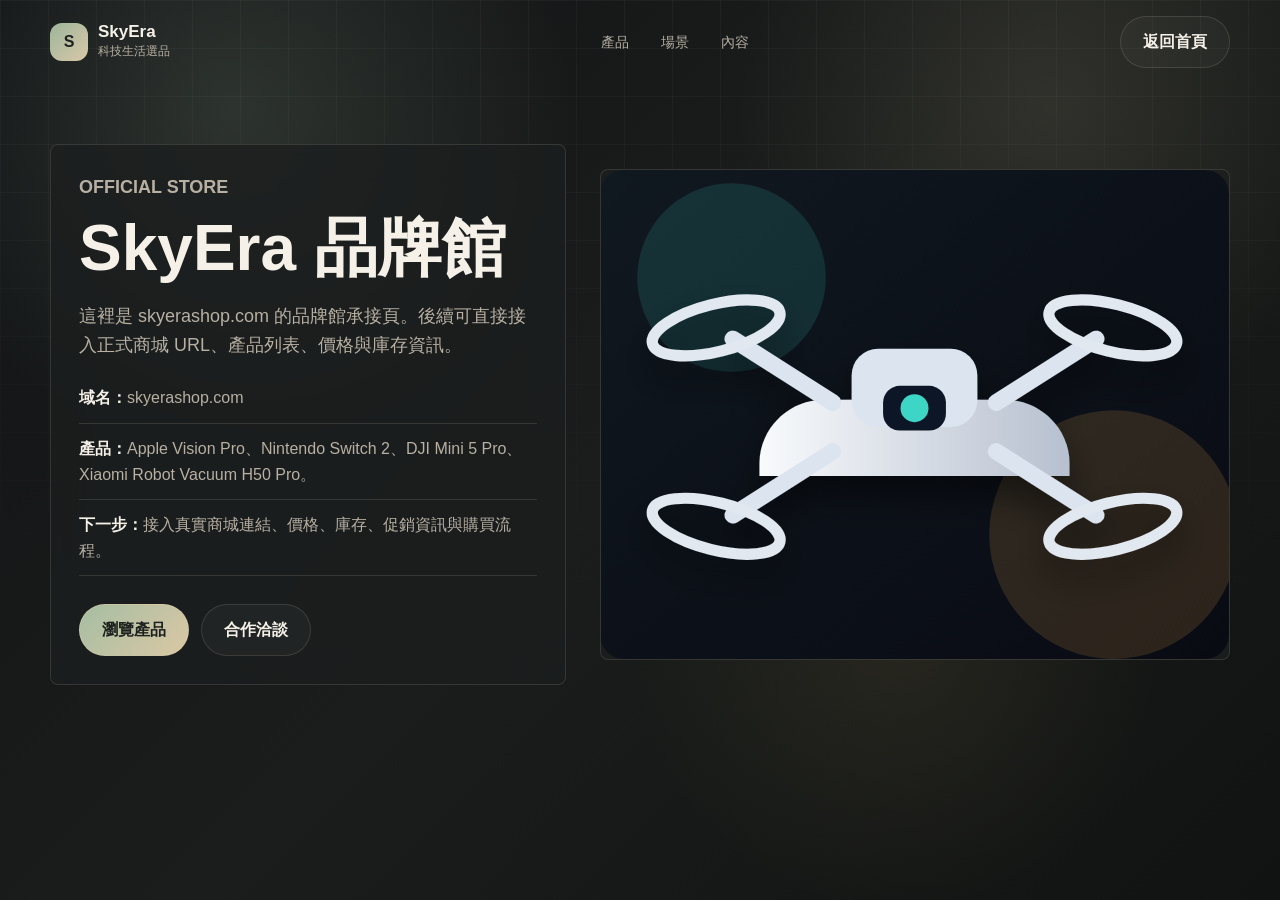
==== store/index.html @ e109d40b "Initial commit" ====
<!DOCTYPE html>
<html lang="zh-Hant">
<head>
  <meta charset="UTF-8" />
  <meta name="viewport" content="width=device-width, initial-scale=1" />
  <title>SkyEra 品牌館 | skyerashop.com</title>
  <meta name="description" content="SkyEra 品牌館承接頁，對接 skyerashop.com 的正式商城入口、產品列表與購買資訊。" />
  <link rel="canonical" href="https://skyerashop.com/store/" />
  <link rel="stylesheet" href="../assets/css/style.css" />
</head>
<body>
  <div class="bg-hero" aria-hidden="true"></div>
  <header class="site-header">
    <a class="logo" href="../index.html#home"><span class="logo-mark">S</span><span><strong>SkyEra</strong><small>科技生活選品</small></span></a>
    <nav><a href="../index.html#featured">產品</a><a href="../index.html#scenes">場景</a><a href="../index.html#videos">內容</a></nav>
    <div class="lang-switch"><a class="btn btn-outline" href="../index.html">返回首頁</a></div>
  </header>
  <main class="detail-main">
    <section class="detail-hero">
      <div class="detail-panel">
        <p class="eyebrow">Official Store</p>
        <h1>SkyEra 品牌館</h1>
        <p>這裡是 skyerashop.com 的品牌館承接頁。後續可直接接入正式商城 URL、產品列表、價格與庫存資訊。</p>
        <ul class="detail-list">
          <li><strong>域名：</strong>skyerashop.com</li>
          <li><strong>產品：</strong>Apple Vision Pro、Nintendo Switch 2、DJI Mini 5 Pro、Xiaomi Robot Vacuum H50 Pro。</li>
          <li><strong>下一步：</strong>接入真實商城連結、價格、庫存、促銷資訊與購買流程。</li>
        </ul>
        <div class="detail-actions"><a class="btn" href="../index.html#featured">瀏覽產品</a><a class="btn btn-outline" href="../index.html#contact">合作洽談</a></div>
      </div>
      <div class="detail-visual product-visual image-visual"><img src="../assets/images/products/mini4pro.svg" alt="SkyEra brand store product visual" /></div>
    </section>
  </main>
</body>
</html>
---- assets/css/style.css ----
* {
    box-sizing: border-box;
    margin: 0;
    padding: 0;
}

:root {
    --bg: #121416;
    --panel: rgba(28, 31, 30, 0.8);
    --panel-strong: rgba(37, 42, 39, 0.94);
    --text: #f5f1e8;
    --muted: #b7b0a3;
    --line: rgba(196, 191, 176, 0.16);
    --accent: #9db59a;
    --accent-2: #d9c8a9;
    --accent-3: #e8c27a;
    --danger: #cf8d7d;
    --accent-soft: #eef1e7;
    --shadow: 0 26px 80px rgba(0, 0, 0, 0.34);
}

html {
    scroll-behavior: smooth;
}

body {
    min-height: 100%;
    background: var(--bg);
    color: var(--text);
    font-family: -apple-system, BlinkMacSystemFont, "Segoe UI", Roboto, "Noto Sans TC", sans-serif;
    line-height: 1.6;
    overflow-x: hidden;
}

a {
    color: inherit;
    text-decoration: none;
}

.bg-hero {
    position: fixed;
    inset: 0;
    z-index: -2;
    background:
        radial-gradient(circle at 18% 12%, rgba(157, 181, 154, 0.18), transparent 26%),
        radial-gradient(circle at 82% 12%, rgba(217, 200, 169, 0.12), transparent 24%),
        radial-gradient(circle at 70% 72%, rgba(232, 194, 122, 0.08), transparent 24%),
        linear-gradient(135deg, #121416 0%, #1a1d1b 50%, #111312 100%);
}

.bg-hero::after {
    content: "";
    position: absolute;
    inset: 0;
    background-image:
        linear-gradient(rgba(255, 255, 255, 0.04) 1px, transparent 1px),
        linear-gradient(90deg, rgba(255, 255, 255, 0.04) 1px, transparent 1px);
    background-size: 48px 48px;
    mask-image: linear-gradient(to bottom, rgba(0, 0, 0, 0.9), transparent 78%);
}

.site-header {
    position: sticky;
    top: 0;
    z-index: 20;
    display: grid;
    grid-template-columns: auto 1fr auto;
    align-items: center;
    gap: 22px;
    width: min(1180px, calc(100% - 32px));
    margin: 0 auto;
    padding: 16px 0;
    transition: 0.25s ease;
}

.site-header.is-scrolled {
    width: min(1180px, calc(100% - 24px));
    margin-top: 8px;
    padding: 12px 18px;
    border: 1px solid var(--line);
    border-radius: 16px;
    background: rgba(18, 20, 22, 0.88);
    backdrop-filter: blur(18px);
    box-shadow: var(--shadow);
}

.logo {
    display: inline-flex;
    align-items: center;
    gap: 10px;
    min-width: 180px;
}

.logo-mark {
    display: grid;
    width: 38px;
    height: 38px;
    place-items: center;
    border-radius: 12px;
    background: linear-gradient(135deg, var(--accent), var(--accent-2));
    color: #1d211f;
    font-weight: 800;
}

.logo strong,
.logo small {
    display: block;
}

.logo strong {
    font-size: 17px;
    line-height: 1.2;
}

.logo small {
    color: var(--muted);
    font-size: 12px;
}

nav {
    display: flex;
    justify-content: center;
    gap: 6px;
}

nav a {
    border-radius: 999px;
    color: var(--muted);
    font-size: 14px;
    padding: 8px 13px;
    transition: 0.2s ease;
}

nav a:hover,
nav a.is-active {
    background: rgba(217, 200, 169, 0.1);
    color: var(--text);
}

.lang-switch {
    display: flex;
    justify-content: flex-end;
    gap: 6px;
}

.lang-switch button,
.mobile-menu-btn {
    border: 1px solid var(--line);
    background: rgba(255, 255, 255, 0.04);
    color: var(--text);
    cursor: pointer;
}

.lang-switch button {
    min-width: 36px;
    height: 34px;
    border-radius: 999px;
    font-size: 12px;
}

.lang-switch button.active {
    border-color: rgba(217, 200, 169, 0.34);
    background: rgba(157, 181, 154, 0.14);
    color: var(--accent-soft);
}

.mobile-menu-btn {
    display: none;
    width: 42px;
    height: 38px;
    border-radius: 10px;
    place-items: center;
}

.mobile-menu-btn span {
    display: block;
    width: 18px;
    height: 2px;
    margin: 3px auto;
    background: var(--text);
}

main {
    width: min(1180px, calc(100% - 32px));
    margin: 0 auto;
}

section {
    scroll-margin-top: 96px;
}

.hero-section {
    display: grid;
    grid-template-columns: minmax(0, 1.02fr) minmax(360px, 0.98fr);
    align-items: center;
    gap: 46px;
    min-height: calc(100vh - 90px);
    padding: 58px 0 72px;
}

.hero-section-rich {
    align-items: start;
    padding-top: 78px;
}

.eyebrow {
    margin-bottom: 12px;
    color: var(--accent);
    font-size: 13px;
    font-weight: 700;
    letter-spacing: 0;
    text-transform: uppercase;
}

h1,
h2,
h3 {
    line-height: 1.1;
    letter-spacing: 0;
}

h1 {
    max-width: 760px;
    font-size: clamp(40px, 6.6vw, 78px);
}

h2 {
    font-size: clamp(28px, 3.6vw, 46px);
}

h3 {
    font-size: 20px;
}

.hero-subtitle,
.section-heading p,
.store-cta p,
.contact-strip p {
    color: var(--muted);
    font-size: 16px;
}

.hero-subtitle {
    max-width: 630px;
    margin-top: 18px;
}

.hero-actions {
    display: flex;
    flex-wrap: wrap;
    gap: 12px;
    margin-top: 32px;
}

.btn {
    display: inline-flex;
    align-items: center;
    justify-content: center;
    min-height: 46px;
    border: 1px solid rgba(217, 200, 169, 0.38);
    border-radius: 999px;
    background: linear-gradient(135deg, #a6bda2, #dac8a5);
    color: #1d211f;
    font-weight: 800;
    padding: 12px 22px;
    transition: 0.2s ease;
}

.btn:hover {
    transform: translateY(-2px);
    box-shadow: 0 18px 40px rgba(217, 200, 169, 0.16);
}

.btn-outline {
    border-color: var(--line);
    background: rgba(255, 255, 255, 0.03);
    color: var(--text);
}

.hero-metrics {
    display: grid;
    grid-template-columns: repeat(3, minmax(0, 1fr));
    gap: 12px;
    max-width: 560px;
    margin-top: 36px;
}

.hero-metrics div,
.showcase-card,
.product-card,
.scene-card,
.content-card,
.trust-band,
.store-cta,
.contact-strip {
    border: 1px solid var(--line);
    background: var(--panel);
    backdrop-filter: blur(18px);
}

.hero-metrics div {
    border-radius: 14px;
    padding: 14px;
}

.hero-metrics strong {
    display: block;
    font-size: 26px;
    color: #f8fcff;
}

.hero-metrics span {
    color: var(--muted);
    font-size: 13px;
}

.feature-stage {
    display: grid;
    grid-template-columns: repeat(2, minmax(0, 1fr));
    gap: 16px;
}

.feature-panel {
    position: relative;
    min-height: 210px;
    overflow: hidden;
    border: 1px solid var(--line);
    border-radius: 22px;
    background: rgba(7, 18, 31, 0.88);
    box-shadow: var(--shadow);
}

.feature-panel-large {
    grid-row: span 2;
    min-height: 440px;
}

.feature-panel::after {
    content: "";
    position: absolute;
    inset: auto 0 0;
    height: 58%;
    background: linear-gradient(180deg, rgba(7, 9, 16, 0), rgba(7, 9, 16, 0.9));
}

.feature-panel img {
    display: block;
    width: 100%;
    height: 100%;
    object-fit: cover;
}

.feature-panel-copy {
    position: absolute;
    right: 18px;
    bottom: 18px;
    left: 18px;
    z-index: 1;
}

.feature-kicker {
    display: inline-flex;
    margin-bottom: 10px;
    border: 1px solid rgba(255, 255, 255, 0.18);
    border-radius: 999px;
    background: rgba(28, 31, 30, 0.78);
    color: #f5f1e8;
    font-size: 11px;
    font-weight: 700;
    padding: 6px 10px;
}

.feature-panel strong {
    display: block;
    font-size: 21px;
    line-height: 1.15;
}

.feature-panel p {
    margin-top: 8px;
    color: rgba(245, 241, 232, 0.72);
    font-size: 14px;
}

.showcase {
    display: grid;
    grid-template-columns: 1fr 1fr;
    grid-auto-rows: 190px;
    gap: 16px;
    transform: perspective(1000px) rotateY(-4deg);
}

.showcase-card {
    position: relative;
    display: flex;
    min-height: 0;
    flex-direction: column;
    justify-content: flex-end;
    overflow: hidden;
    border-radius: 22px;
    padding: 20px;
    box-shadow: var(--shadow);
}

.showcase-card::before,
.product-visual::before {
    content: "";
    position: absolute;
    inset: 22px;
    border: 2px solid rgba(255, 255, 255, 0.22);
    border-radius: 999px;
}

.showcase-card::after,
.product-visual::after {
    content: "";
    position: absolute;
    border-radius: 999px;
    background: rgba(255, 255, 255, 0.82);
    filter: blur(1px);
}

.showcase-card span,
.showcase-card strong {
    position: relative;
    z-index: 1;
}

.showcase-card span {
    color: var(--muted);
    font-size: 13px;
}

.showcase-card strong {
    font-size: 24px;
}

.headset {
    min-height: 244px;
    grid-row: span 2;
    background: linear-gradient(145deg, rgba(61, 214, 198, 0.24), rgba(124, 92, 255, 0.18));
}

.headset::after {
    width: 110px;
    height: 58px;
    top: 56px;
    left: 50%;
    transform: translateX(-50%);
}

.drone {
    background: linear-gradient(145deg, rgba(255, 184, 77, 0.23), rgba(255, 107, 138, 0.12));
}

.drone::after {
    width: 142px;
    height: 12px;
    top: 72px;
    left: 38px;
}

.clean {
    background: linear-gradient(145deg, rgba(255, 255, 255, 0.12), rgba(61, 214, 198, 0.16));
}

.clean::after {
    width: 96px;
    height: 96px;
    top: 40px;
    left: 50%;
    transform: translateX(-50%);
}

.game {
    grid-column: span 2;
    background: linear-gradient(145deg, rgba(124, 92, 255, 0.22), rgba(61, 214, 198, 0.16));
}

.game::after {
    width: 170px;
    height: 76px;
    top: 48px;
    right: 36px;
}

.section-block {
    padding: 84px 0;
}

.section-heading {
    display: grid;
    grid-template-columns: 0.9fr 1.1fr;
    gap: 28px;
    align-items: end;
    margin-bottom: 28px;
}

.section-heading p:not(.eyebrow) {
    max-width: 660px;
}

.product-grid {
    display: grid;
    grid-template-columns: repeat(4, minmax(0, 1fr));
    gap: 16px;
}

.product-grid-tight {
    align-items: stretch;
}

.product-card {
    display: flex;
    min-height: 470px;
    flex-direction: column;
    overflow: hidden;
    border-radius: 8px;
    transition: 0.2s ease;
}

.product-card:hover {
    transform: translateY(-5px);
    border-color: rgba(217, 200, 169, 0.24);
    background: var(--panel-strong);
}

.product-card-wide {
    grid-column: span 2;
}

.product-visual {
    position: relative;
    min-height: 240px;
    overflow: hidden;
}

.image-visual {
    display: grid;
    place-items: center;
    background: rgba(255, 255, 255, 0.04);
}

.image-visual::before,
.image-visual::after {
    content: none;
}

.image-visual img {
    display: block;
    width: 100%;
    height: 100%;
    min-height: inherit;
    object-fit: cover;
}

.product-photo-wrap {
    background:
        radial-gradient(circle at top right, rgba(157, 181, 154, 0.12), transparent 34%),
        radial-gradient(circle at bottom left, rgba(217, 200, 169, 0.08), transparent 28%),
        linear-gradient(180deg, rgba(255, 255, 255, 0.05), rgba(255, 255, 255, 0.015));
}

.product-photo-pad img {
    padding: 18px;
    object-fit: contain;
}

.visual-vr {
    background: linear-gradient(145deg, rgba(61, 214, 198, 0.3), rgba(124, 92, 255, 0.15));
}

.visual-vr::after {
    width: 132px;
    height: 66px;
    top: 58px;
    left: calc(50% - 66px);
}

.visual-clean {
    background: linear-gradient(145deg, rgba(245, 247, 250, 0.18), rgba(61, 214, 198, 0.16));
}

.visual-clean::after {
    width: 118px;
    height: 118px;
    top: 38px;
    left: calc(50% - 59px);
}

.visual-glasses {
    background: linear-gradient(145deg, rgba(124, 92, 255, 0.24), rgba(61, 214, 198, 0.12));
}

.visual-glasses::after {
    width: 154px;
    height: 34px;
    top: 72px;
    left: calc(50% - 77px);
    background: transparent;
    border: 8px solid rgba(255, 255, 255, 0.78);
}

.visual-game {
    background: linear-gradient(145deg, rgba(255, 184, 77, 0.22), rgba(124, 92, 255, 0.18));
}

.visual-game::after {
    width: 148px;
    height: 72px;
    top: 58px;
    left: calc(50% - 74px);
}

.visual-drone {
    background: linear-gradient(145deg, rgba(255, 184, 77, 0.24), rgba(61, 214, 198, 0.16));
}

.visual-drone::after {
    width: 210px;
    height: 14px;
    top: 82px;
    left: calc(50% - 105px);
}

.product-content {
    display: flex;
    flex: 1;
    flex-direction: column;
    gap: 13px;
    padding: 20px;
}

.product-meta-row {
    display: flex;
    align-items: center;
    justify-content: space-between;
    gap: 12px;
}

.product-status {
    color: #dbc391;
    font-size: 12px;
    font-weight: 700;
}

.product-spec {
    color: #f1eadf;
    font-size: 13px;
    font-weight: 700;
}

.product-content p,
.scene-card p,
.content-card p,
.trust-list span {
    color: var(--muted);
    font-size: 14px;
}

.tag {
    width: fit-content;
    border: 1px solid rgba(157, 181, 154, 0.28);
    border-radius: 999px;
    background: rgba(157, 181, 154, 0.12);
    color: #edf1e7;
    font-size: 12px;
    font-weight: 700;
    padding: 5px 10px;
}

.product-actions {
    display: flex;
    align-items: center;
    justify-content: space-between;
    gap: 12px;
    margin-top: auto;
}

.text-link,
.buy-link {
    font-size: 14px;
    font-weight: 800;
}

.text-link {
    color: var(--muted);
}

.buy-link {
    color: #d8c49e;
}

.scene-grid,
.content-grid {
    display: grid;
    grid-template-columns: repeat(4, minmax(0, 1fr));
    gap: 16px;
}

.scene-card,
.content-card {
    min-height: 210px;
    border-radius: 8px;
    padding: 22px;
}

.scene-card span,
.content-card span {
    display: inline-flex;
    margin-bottom: 34px;
    color: #e1c58c;
    font-weight: 800;
}

.scene-card h3,
.content-card h3 {
    margin-bottom: 12px;
    font-size: 18px;
}

.trust-band,
.store-cta,
.contact-strip {
    border-radius: 8px;
    margin: 36px 0;
    padding: 34px;
}

.trust-band {
    display: grid;
    grid-template-columns: 0.9fr 1.1fr;
    gap: 28px;
    align-items: center;
    background:
        linear-gradient(135deg, rgba(157, 181, 154, 0.12), rgba(217, 200, 169, 0.1)),
        var(--panel);
}

.trust-list {
    display: grid;
    gap: 12px;
}

.trust-list div {
    display: grid;
    grid-template-columns: 130px 1fr;
    gap: 12px;
    align-items: baseline;
    border-bottom: 1px solid var(--line);
    padding-bottom: 12px;
}

.trust-list strong {
    color: #f5f1e8;
}

.store-cta {
    display: flex;
    align-items: center;
    justify-content: space-between;
    gap: 24px;
    background:
        linear-gradient(135deg, rgba(217, 200, 169, 0.12), rgba(232, 194, 122, 0.08)),
        var(--panel);
}

.store-cta h2,
.contact-strip h2 {
    margin-bottom: 10px;
}

.contact-strip {
    margin-bottom: 70px;
}

footer {
    display: flex;
    justify-content: center;
    gap: 16px;
    width: min(1180px, calc(100% - 32px));
    margin: 0 auto;
    border-top: 1px solid var(--line);
    color: var(--muted);
    font-size: 13px;
    padding: 26px 0 40px;
}

.detail-main {
    padding: 60px 0 90px;
}

.detail-hero {
    display: grid;
    grid-template-columns: minmax(0, 0.9fr) minmax(320px, 1.1fr);
    gap: 34px;
    align-items: center;
    min-height: 520px;
}

.detail-panel {
    border: 1px solid var(--line);
    border-radius: 8px;
    background: var(--panel);
    padding: 28px;
    backdrop-filter: blur(18px);
}

.detail-panel h1 {
    margin-bottom: 18px;
    font-size: clamp(38px, 5vw, 72px);
}

.detail-panel p {
    color: var(--muted);
    font-size: 18px;
}

.detail-actions {
    display: flex;
    flex-wrap: wrap;
    gap: 12px;
    margin-top: 28px;
}

.detail-list {
    display: grid;
    gap: 12px;
    margin-top: 26px;
    list-style: none;
}

.detail-list li {
    border-bottom: 1px solid var(--line);
    color: var(--muted);
    padding-bottom: 12px;
}

.detail-list strong {
    color: #f5f1e8;
}

.detail-visual {
    min-height: 420px;
    border: 1px solid var(--line);
    border-radius: 8px;
    background: var(--panel);
    backdrop-filter: blur(18px);
}

@media (max-width: 980px) {
    .site-header {
        grid-template-columns: auto auto auto;
    }

    .mobile-menu-btn {
        display: block;
        order: 3;
    }

    nav {
        position: absolute;
        top: calc(100% + 8px);
        right: 0;
        left: 0;
        display: none;
        flex-direction: column;
        border: 1px solid var(--line);
        border-radius: 16px;
        background: rgba(7, 19, 31, 0.96);
        padding: 10px;
        backdrop-filter: blur(18px);
    }

    nav.open {
        display: flex;
    }

    nav a {
        padding: 12px 14px;
    }

    .lang-switch {
        margin-left: auto;
    }

    .hero-section,
    .section-heading,
    .trust-band,
    .detail-hero {
        grid-template-columns: 1fr;
    }

    .hero-section {
        min-height: auto;
        padding-top: 36px;
    }

    .showcase {
        transform: none;
    }

    .feature-stage {
        grid-template-columns: repeat(2, minmax(0, 1fr));
    }

    .product-grid,
    .scene-grid,
    .content-grid {
        grid-template-columns: repeat(2, minmax(0, 1fr));
    }
}

@media (max-width: 640px) {
    .site-header,
    main,
    footer {
        width: min(100% - 24px, 1180px);
    }

    .logo {
        min-width: 0;
    }

    .logo small {
        display: none;
    }

    h1 {
        font-size: 38px;
    }

    .hero-metrics,
    .showcase,
    .feature-stage,
    .product-grid,
    .scene-grid,
    .content-grid {
        grid-template-columns: 1fr;
    }

    .showcase {
        grid-auto-rows: 160px;
    }

    .feature-panel-large {
        min-height: 340px;
    }

    .headset,
    .game,
    .product-card-wide {
        grid-row: auto;
        grid-column: auto;
    }

    .product-card {
        min-height: 0;
    }

    .store-cta {
        align-items: stretch;
        flex-direction: column;
    }

    .trust-list div {
        grid-template-columns: 1fr;
    }

    footer {
        flex-direction: column;
        text-align: center;
    }
}
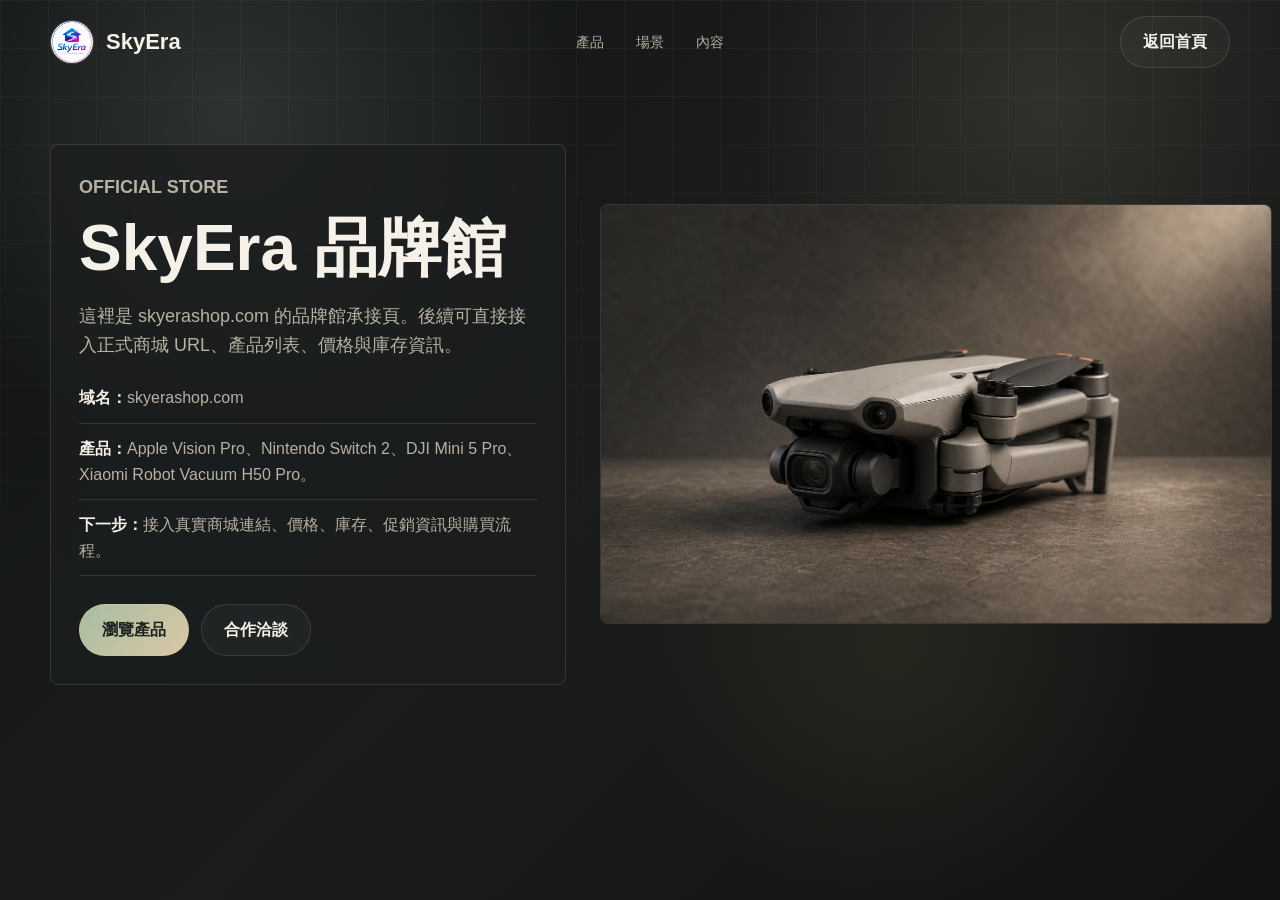
==== commit 54d98fa1: "Update SkyEra website branding" ====
--- a/store/index.html
+++ b/store/index.html
@@ -11,7 +11,7 @@
 <body>
   <div class="bg-hero" aria-hidden="true"></div>
   <header class="site-header">
-    <a class="logo" href="../index.html#home"><span class="logo-mark">S</span><span><strong>SkyEra</strong><small>科技生活選品</small></span></a>
+    <a class="logo" href="../index.html#home" aria-label="SkyEra"><img class="logo-icon" src="../assets/images/logo/skyerashop-logo.png" alt="SkyEra logo" /><span class="logo-wordmark">SkyEra</span></a>
     <nav><a href="../index.html#featured">產品</a><a href="../index.html#scenes">場景</a><a href="../index.html#videos">內容</a></nav>
     <div class="lang-switch"><a class="btn btn-outline" href="../index.html">返回首頁</a></div>
   </header>
@@ -28,7 +28,7 @@
         </ul>
         <div class="detail-actions"><a class="btn" href="../index.html#featured">瀏覽產品</a><a class="btn btn-outline" href="../index.html#contact">合作洽談</a></div>
       </div>
-      <div class="detail-visual product-visual image-visual"><img src="../assets/images/products/mini4pro.svg" alt="SkyEra brand store product visual" /></div>
+      <div class="detail-visual product-visual image-visual"><img src="../assets/images/products/mini4pro-hero.png" alt="SkyEra brand store product visual" /></div>
     </section>
   </main>
 </body>
--- a/assets/css/style.css
+++ b/assets/css/style.css
@@ -87,34 +87,29 @@
 .logo {
     display: inline-flex;
     align-items: center;
-    gap: 10px;
-    min-width: 180px;
-}
-
-.logo-mark {
-    display: grid;
-    width: 38px;
-    height: 38px;
-    place-items: center;
-    border-radius: 12px;
-    background: linear-gradient(135deg, var(--accent), var(--accent-2));
-    color: #1d211f;
+    gap: 12px;
+    min-width: 0;
+    max-width: 220px;
+}
+
+.logo-icon {
+    display: block;
+    width: 44px;
+    height: 44px;
+    border-radius: 999px;
+    height: auto;
+    object-fit: cover;
+    object-position: center;
+    border: 1px solid rgba(217, 200, 169, 0.18);
+    background: rgba(255, 255, 255, 0.04);
+}
+
+.logo-wordmark {
+    color: var(--text);
+    font-size: 22px;
     font-weight: 800;
-}
-
-.logo strong,
-.logo small {
-    display: block;
-}
-
-.logo strong {
-    font-size: 17px;
-    line-height: 1.2;
-}
-
-.logo small {
-    color: var(--muted);
-    font-size: 12px;
+    line-height: 1;
+    letter-spacing: 0;
 }
 
 nav {
@@ -532,6 +527,7 @@
 .product-visual {
     position: relative;
     min-height: 240px;
+    aspect-ratio: 16 / 10;
     overflow: hidden;
 }
 
@@ -552,6 +548,7 @@
     height: 100%;
     min-height: inherit;
     object-fit: cover;
+    object-position: center center;
 }
 
 .product-photo-wrap {
@@ -564,6 +561,17 @@
 .product-photo-pad img {
     padding: 18px;
     object-fit: contain;
+}
+
+.detail-visual {
+    overflow: hidden;
+}
+
+.detail-visual img {
+    width: 100%;
+    height: 100%;
+    object-fit: cover;
+    object-position: center center;
 }
 
 .visual-vr {
@@ -705,6 +713,19 @@
     padding: 22px;
 }
 
+.content-link-card {
+    display: flex;
+    flex-direction: column;
+    gap: 0;
+    transition: 0.2s ease;
+}
+
+.content-link-card:hover {
+    transform: translateY(-4px);
+    border-color: rgba(217, 200, 169, 0.24);
+    background: var(--panel-strong);
+}
+
 .scene-card span,
 .content-card span {
     display: inline-flex;
@@ -717,6 +738,13 @@
 .content-card h3 {
     margin-bottom: 12px;
     font-size: 18px;
+}
+
+.content-link-label {
+    margin-top: auto;
+    color: #d8c49e;
+    font-size: 13px;
+    font-weight: 800;
 }
 
 .trust-band,
@@ -920,10 +948,16 @@
 
     .logo {
         min-width: 0;
-    }
-
-    .logo small {
-        display: none;
+        max-width: 156px;
+    }
+
+    .logo-icon {
+        width: 38px;
+        height: 38px;
+    }
+
+    .logo-wordmark {
+        font-size: 19px;
     }
 
     h1 {
